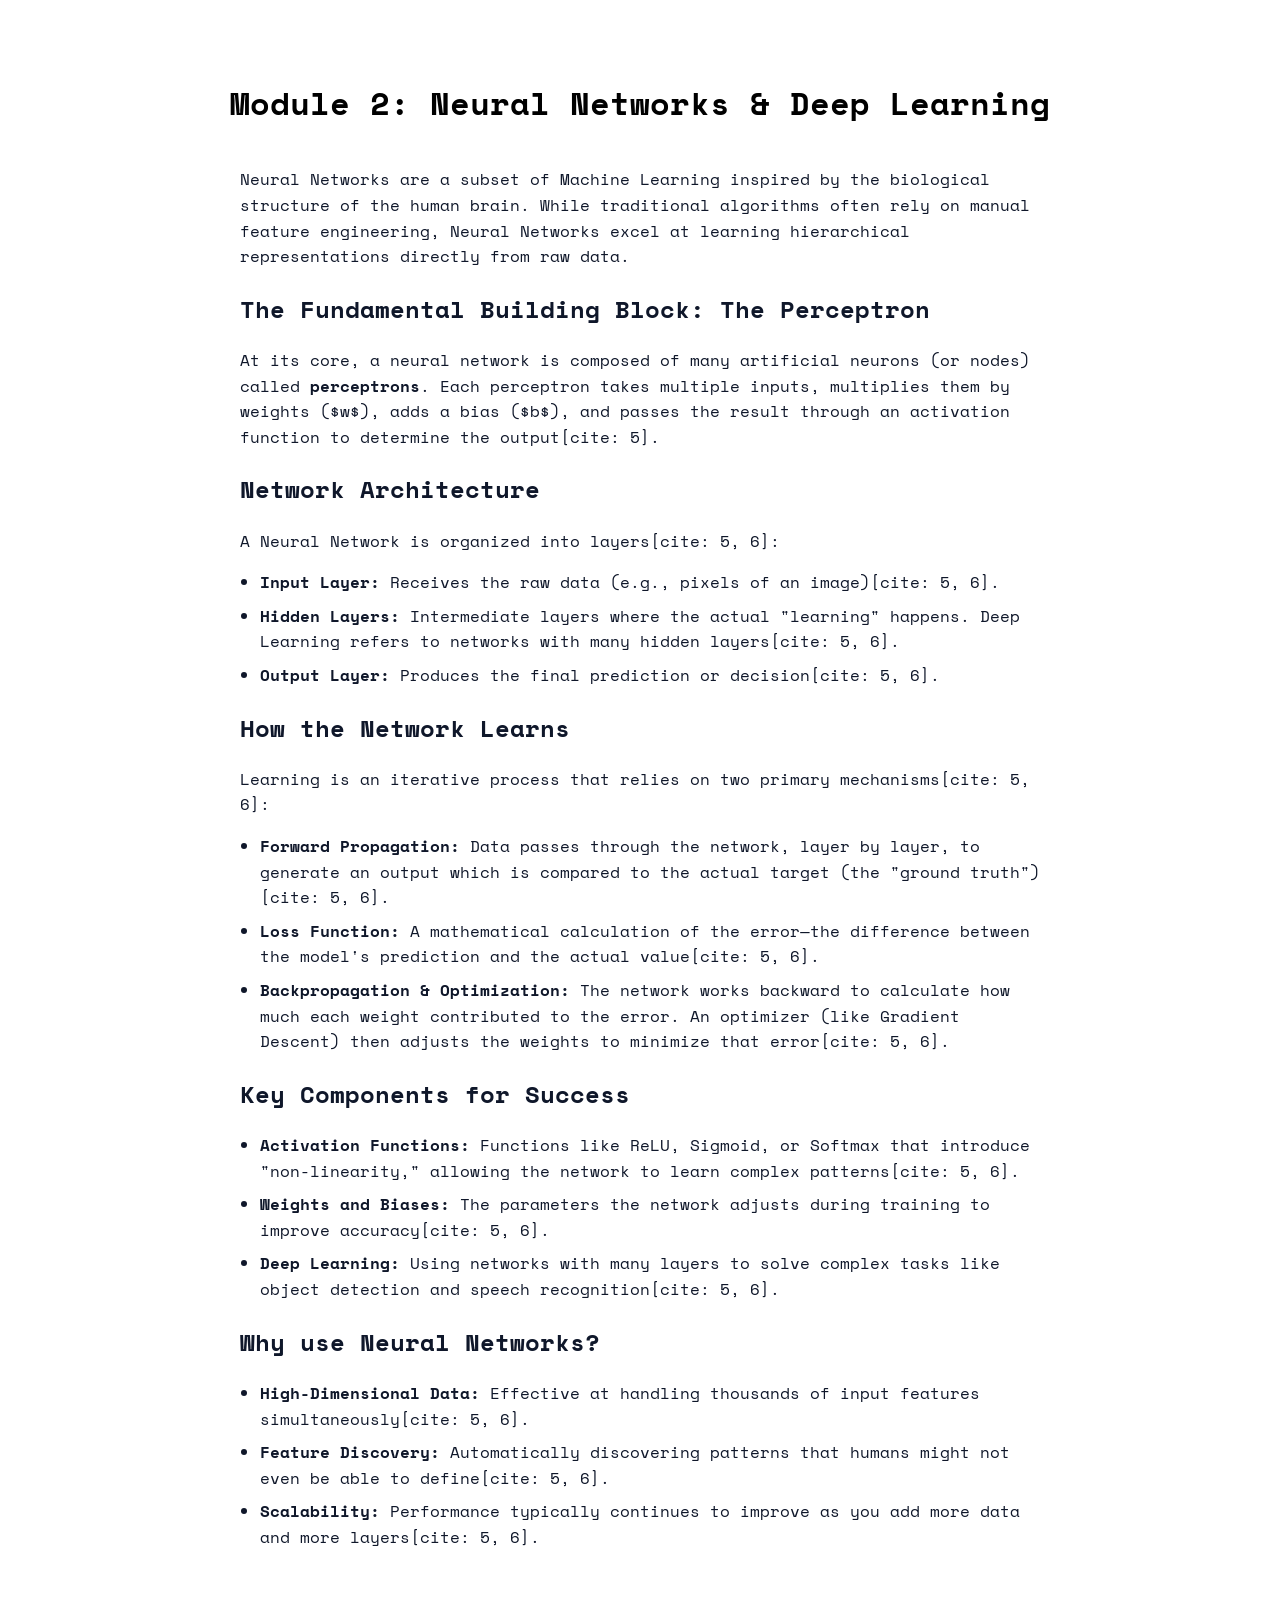
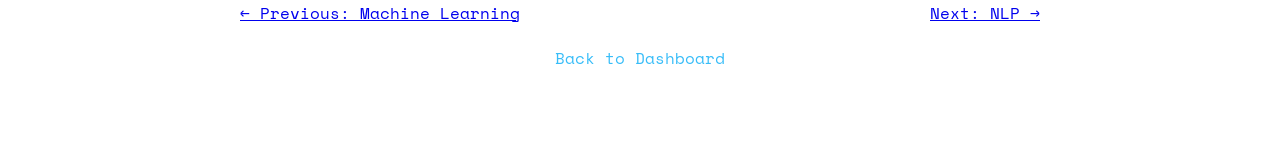
==== NNet.html @ 29aa7599 "Add files via upload" ====
<!DOCTYPE html>
<html lang="en">
<head>
    <meta charset="UTF-8">
    <meta name="viewport" content="width=device-width, initial-scale=1.0">
    <title>AI School - Neural Networks & Deep Learning</title>
    <link rel="stylesheet" href="style.css">
    <link href="https://fonts.googleapis.com/css2?family=Space+Mono&display=swap" rel="stylesheet">
</head>
<body>
    <div class="top">
        <header class="title">
            <h1>Module 2: Neural Networks & Deep Learning</h1>
        </header>

        <div class="content-container">
            <p class="intro-text">
                Neural Networks are a subset of Machine Learning inspired by the biological structure of the human brain. While traditional algorithms often rely on manual feature engineering, Neural Networks excel at learning hierarchical representations directly from raw data.
            </p>

            <section class="module-card">
                <h2>The Fundamental Building Block: The Perceptron</h2>
                <p>At its core, a neural network is composed of many artificial neurons (or nodes) called <strong>perceptrons</strong>. Each perceptron takes multiple inputs, multiplies them by weights ($w$), adds a bias ($b$), and passes the result through an activation function to determine the output[cite: 5].</p>
                
            </section>

            <section class="module-card">
                <h2>Network Architecture</h2>
                <p>A Neural Network is organized into layers[cite: 5, 6]:</p>
                <ul>
                    <li><strong>Input Layer:</strong> Receives the raw data (e.g., pixels of an image)[cite: 5, 6].</li>
                    <li><strong>Hidden Layers:</strong> Intermediate layers where the actual "learning" happens. Deep Learning refers to networks with many hidden layers[cite: 5, 6].</li>
                    <li><strong>Output Layer:</strong> Produces the final prediction or decision[cite: 5, 6].</li>
                </ul>
                
            </section>

            <section class="module-card">
                <h2>How the Network Learns</h2>
                <p>Learning is an iterative process that relies on two primary mechanisms[cite: 5, 6]:</p>
                <ul>
                    <li><strong>Forward Propagation:</strong> Data passes through the network, layer by layer, to generate an output which is compared to the actual target (the "ground truth")[cite: 5, 6].</li>
                    <li><strong>Loss Function:</strong> A mathematical calculation of the error—the difference between the model's prediction and the actual value[cite: 5, 6].</li>
                    <li><strong>Backpropagation & Optimization:</strong> The network works backward to calculate how much each weight contributed to the error. An optimizer (like Gradient Descent) then adjusts the weights to minimize that error[cite: 5, 6].</li>
                </ul>
            </section>

            <h2>Key Components for Success</h2>
            <div class="module-card">
                <ul>
                    <li><strong>Activation Functions:</strong> Functions like ReLU, Sigmoid, or Softmax that introduce "non-linearity," allowing the network to learn complex patterns[cite: 5, 6].</li>
                    <li><strong>Weights and Biases:</strong> The parameters the network adjusts during training to improve accuracy[cite: 5, 6].</li>
                    <li><strong>Deep Learning:</strong> Using networks with many layers to solve complex tasks like object detection and speech recognition[cite: 5, 6].</li>
                </ul>
            </div>

            <h2>Why use Neural Networks?</h2>
            <div class="module-card" style="border-left-color: #38bdf8;">
                <ul>
                    <li><strong>High-Dimensional Data:</strong> Effective at handling thousands of input features simultaneously[cite: 5, 6].</li>
                    <li><strong>Feature Discovery:</strong> Automatically discovering patterns that humans might not even be able to define[cite: 5, 6].</li>
                    <li><strong>Scalability:</strong> Performance typically continues to improve as you add more data and more layers[cite: 5, 6].</li>
                </ul>
            </div>

            <div class="navigation-links">
                <a href="MLearn.html" class="back-link">← Previous: Machine Learning</a>
                <a href="NLan.html" class="back-link">Next: NLP →</a>
            </div>
            
            <p style="text-align: center; margin-top: 20px;">
                <a href="index.html" style="color: #38bdf8; text-decoration: none;">Back to Dashboard</a>
            </p>
        </div>
    </div>
</body>
</html>
---- style.css ----
* {
    font-family: "Space Mono", monospace;
    box-sizing: border-box;
}

body {
    background-color: white;
    display: flex;
    flex-direction: column;
    align-items: center;
    padding: 50px;
}

.title h1 {
    text-align: center;
    margin-bottom: 40px;
    color: black;
}

.classButtons {
    display: flex;
    flex-wrap: wrap; 
    justify-content: center;
    gap: 20px; 
    max-width: 1000px; 
    background-color: #DCFFFD;
}

.siteButton {
    text-decoration: none;
    background-color: white;
    color: black;
    border: 2px solid #38bdf8;
    padding: 15px 25px;
    border-radius: 8px;
    font-weight: bold;
    transition: all 0.3s ease;
    text-align: center;
    flex: 1 1 calc(33.333% - 40px); 
    min-width: 250px; 
}

.siteButton:hover {
    background-color: #38bdf8;
    color: #0f172a;
    box-shadow: 0 0 20px rgba(56, 189, 248, 0.5);
    transform: translateY(-3px);
}

.introTitle {
    padding-top: 15%;
}

/* Intro-sidan (inte bara längre) */

.content-container {
    max-width: 800px;
    margin: 0 auto;
    color: #0f172a;
    line-height: 1.6;
}

.introText {
    font-size: 1.1rem;
    margin-bottom: 40px;
    text-align: center;
}

.moduleCard {
    background-color: #f8fafc;
    border-left: 5px solid #38bdf8;
    padding: 20px;
    margin-bottom: 20px;
    border-radius: 4px;
}

.moduleCard h3 {
    margin-top: 0;
    color: #38bdf8;
}

.objectives-section {
    background-color: #DCFFFD;
    padding: 30px;
    border-radius: 8px;
    margin-top: 40px;
}

.endText {
    margin-top: 30px;
    font-style: italic;
    text-align: center;
}

.backLink {
    display: block;
    text-align: center;
    color: #38bdf8;
    text-decoration: none;
    font-weight: bold;
    margin-top: 50px;
}

.nextLink {
    display: block;
    text-align: center;
    color: #38bdf8;
    text-decoration: none;
    font-weight: bold;
    margin-top: 15px;
}

/* MLearn */
.content-container ul {
    margin-bottom: 20px;
    padding-left: 20px;
}

.content-container li {
    margin-bottom: 8px;
}

table {
    width: 100%;
    border-collapse: collapse;
    margin: 25px 0;
    background-color: #f8fafc;
    font-size: 0.9rem;
}

th, td {
    padding: 12px;
    border: 1px solid #cbd5e1;
    text-align: left;
}

th {
    background-color: #38bdf8;
    color: white;
}

.navigation-links {
    display: flex;
    justify-content: space-between;
    margin-top: 50px;
    width: 100%;
}

.content-container ul {
    margin-bottom: 20px;
    padding-left: 20px;
}

.content-container li {
    margin-bottom: 8px;
}

.navigation-links {
    display: flex;
    justify-content: space-between;
    margin-top: 50px;
    width: 100%;
}

.navigation-links .back-link {
    margin-top: 0;
}

.sPlan {
    text-align: center;
    margin-top: 0;
}

/* Quiz */
.option-btn {
    display: block;
    width: 100%;
    background: white;
    border: 2px solid #cbd5e1;
    padding: 15px;
    margin-bottom: 10px;
    text-align: left;
    cursor: pointer;
    border-radius: 4px;
    transition: all 0.2s;
}

.option-btn:hover {
    background-color: #f1f5f9;
    border-color: #38bdf8;
}

.option-btn.selected {
    background-color: #38bdf8;
    color: white;
    border-color: #0f172a;
}

.quiz-button {
    background-color: #0f172a;
    color: white;
    padding: 10px 20px;
    border: none;
    border-radius: 4px;
    cursor: pointer;
    font-weight: bold;
    margin-top: 20px;
}

.quiz-button:hover {
    background-color: #38bdf8;
}

.quiz-controls {
    display: flex;
    justify-content: flex-end;
}
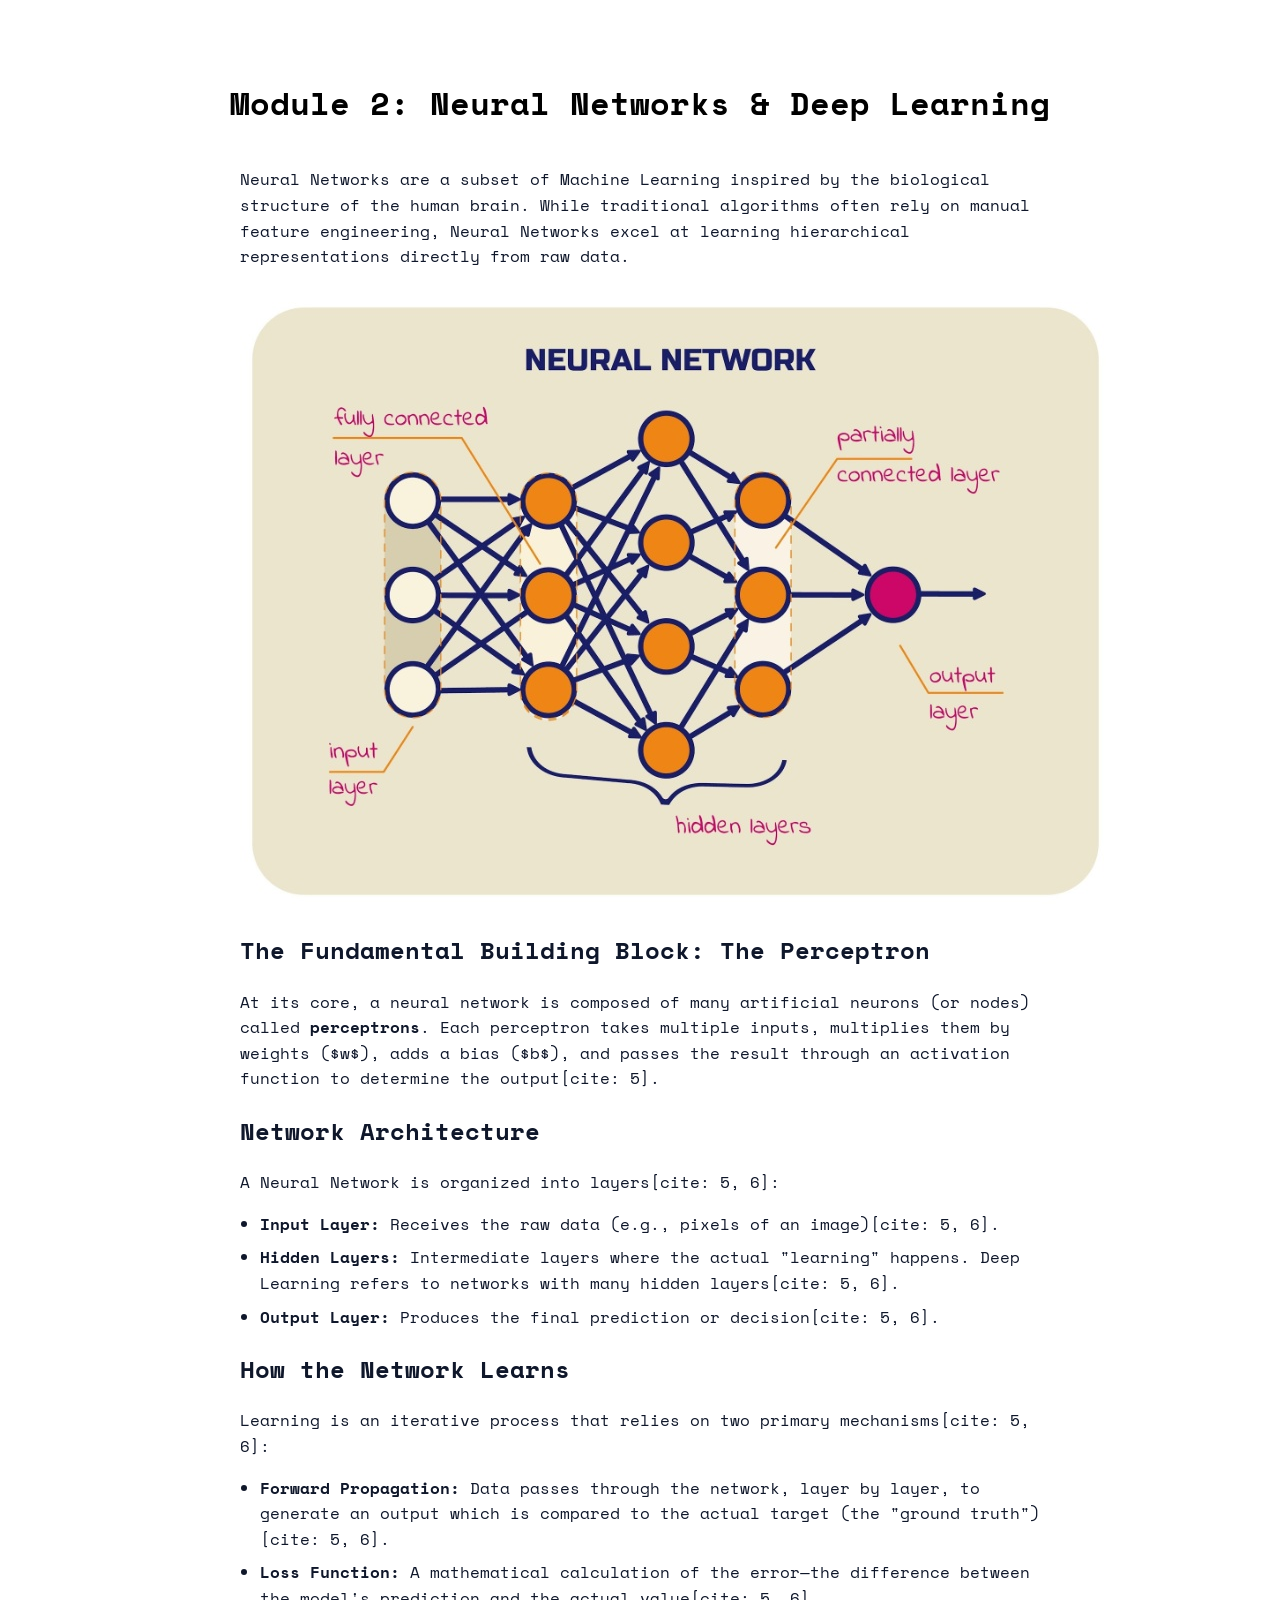
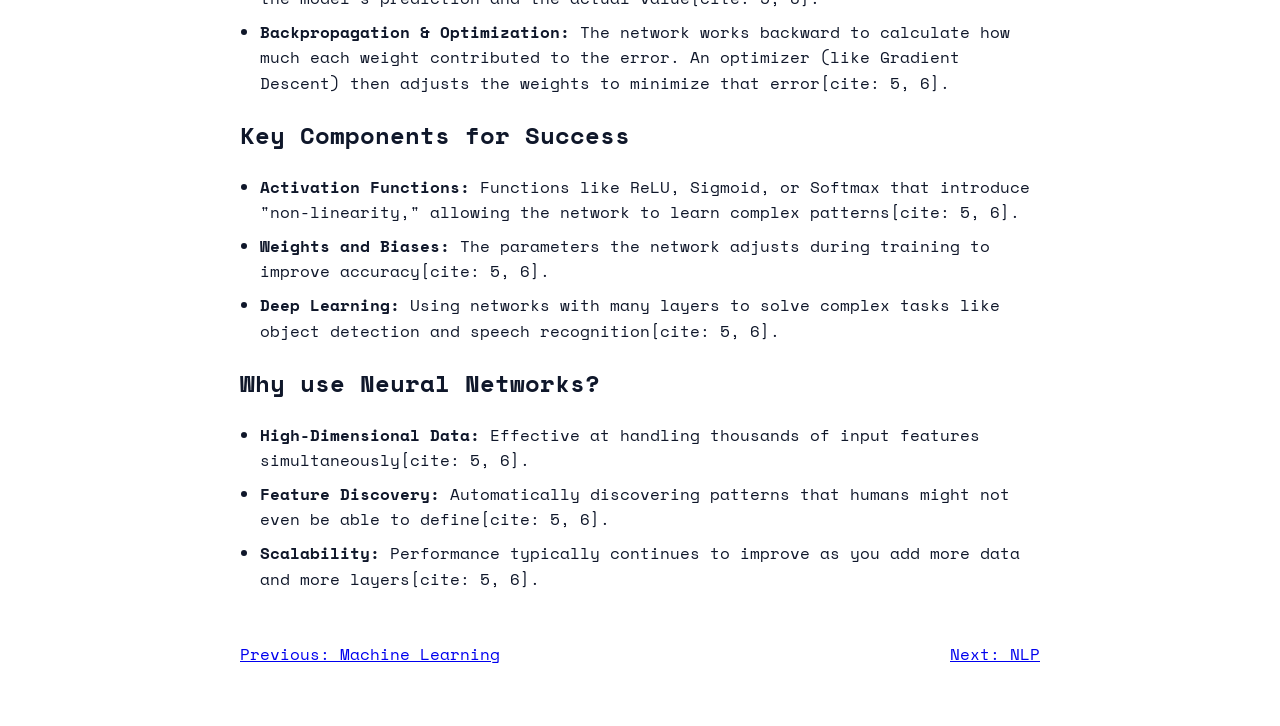
==== commit 26398b3c: "Update NNet.html" ====
--- a/NNet.html
+++ b/NNet.html
@@ -17,6 +17,11 @@
             <p class="intro-text">
                 Neural Networks are a subset of Machine Learning inspired by the biological structure of the human brain. While traditional algorithms often rely on manual feature engineering, Neural Networks excel at learning hierarchical representations directly from raw data.
             </p>
+
+            <div class="aiFoto">
+              <img src="bildai.jpg">
+            </div>
+
 
             <section class="module-card">
                 <h2>The Fundamental Building Block: The Perceptron</h2>
@@ -64,14 +69,10 @@
             </div>
 
             <div class="navigation-links">
-                <a href="MLearn.html" class="back-link">← Previous: Machine Learning</a>
-                <a href="NLan.html" class="back-link">Next: NLP →</a>
+                <a href="MLearn.html" class="back-link">Previous: Machine Learning</a>
+                <a href="NLan.html" class="back-link">Next: NLP</a>
             </div>
-            
-            <p style="text-align: center; margin-top: 20px;">
-                <a href="index.html" style="color: #38bdf8; text-decoration: none;">Back to Dashboard</a>
-            </p>
         </div>
     </div>
 </body>
-</html>+</html>
